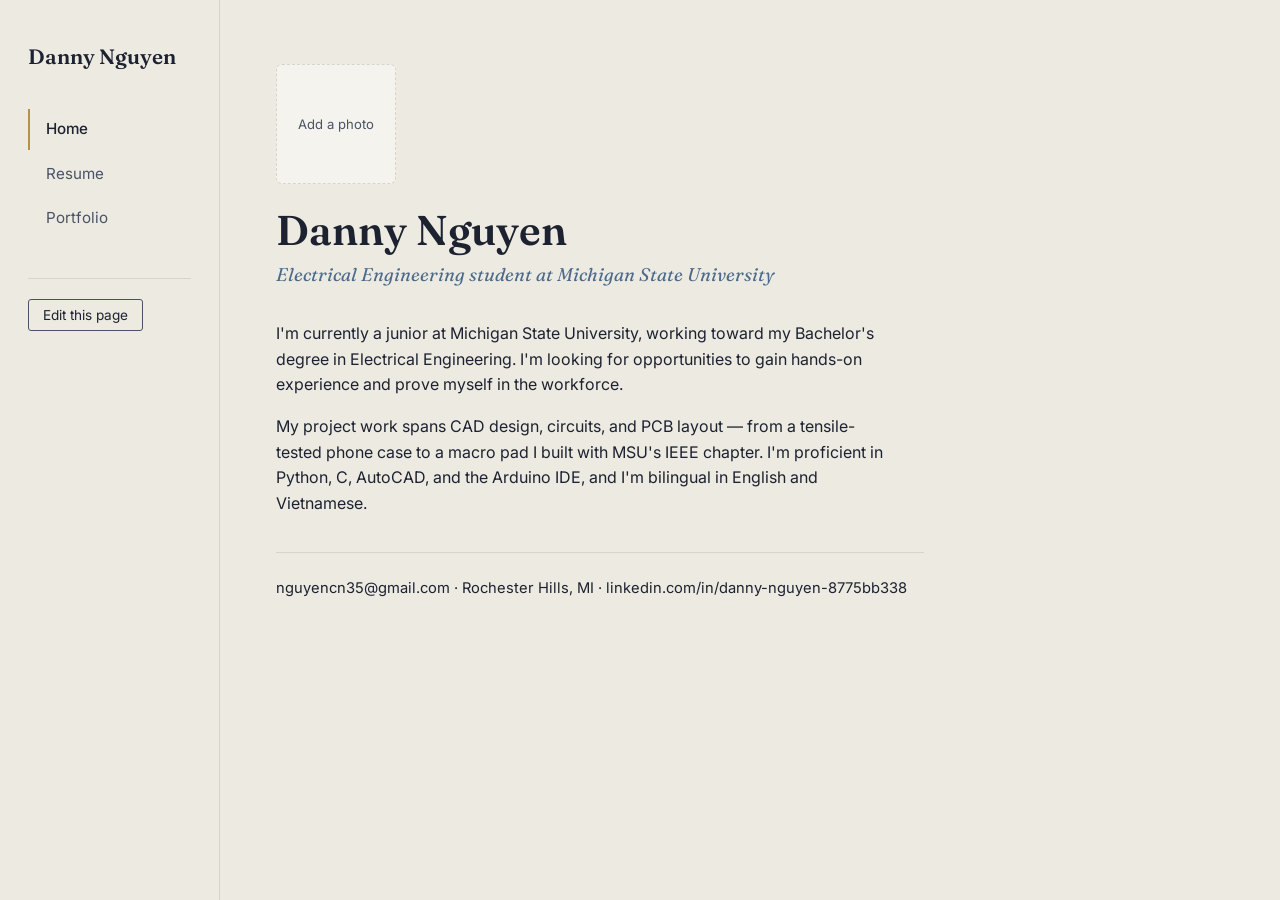
==== index.html @ 2d72fdcb "Add files via upload" ====
<!DOCTYPE html>
<html lang="en">
<head>
<meta charset="UTF-8">
<meta name="viewport" content="width=device-width, initial-scale=1.0">
<title>Danny Nguyen — About</title>
<link rel="stylesheet" href="style.css">
</head>
<body>
<div class="shell">

  <nav class="sidebar">
    <p class="brand">Danny Nguyen</p>
    <ul>
      <li><a href="index.html" class="active">Home</a></li>
      <li><a href="resume.html">Resume</a></li>
      <li><a href="portfolio.html">Portfolio</a></li>
    </ul>
    <div class="edit-toggle">
      <button class="edit-btn" id="edit-toggle">Edit this page</button>
      <p class="save-hint" id="save-hint">Saved in this browser.</p>
    </div>
  </nav>

  <main>
    <div class="photo-wrap">
      <img id="profile-photo" class="profile-photo" src="" alt="Profile photo" style="display:none;">
      <div id="photo-placeholder" class="photo-placeholder">Add a photo</div>
      <label class="photo-upload-btn" id="photo-upload-btn" style="display:none;">
        Change photo
        <input type="file" accept="image/*" id="photo-input" style="display:none;">
      </label>
    </div>

    <h1 class="name" id="name-field" contenteditable="false">Danny Nguyen</h1>
    <p class="tagline" id="tagline-field" contenteditable="false">Electrical Engineering student at Michigan State University</p>

    <div class="about-body">
      <p id="about-p1" contenteditable="false">
        I'm currently a junior at Michigan State University, working toward my
        Bachelor's degree in Electrical Engineering. I'm looking for opportunities
        to gain hands-on experience and prove myself in the workforce.
      </p>
      <p id="about-p2" contenteditable="false">
        My project work spans CAD design, circuits, and PCB layout — from a
        tensile-tested phone case to a macro pad I built with MSU's IEEE chapter.
        I'm proficient in Python, C, AutoCAD, and the Arduino IDE, and I'm
        bilingual in English and Vietnamese.
      </p>
    </div>

    <div class="contact-row" id="contact-row" contenteditable="false">
      nguyencn35@gmail.com · Rochester Hills, MI · linkedin.com/in/danny-nguyen-8775bb338
    </div>
  </main>

</div>
<script src="script.js"></script>
</body>
</html>
---- style.css ----
@import url('https://fonts.googleapis.com/css2?family=Fraunces:opsz,wght@9..144,400;9..144,500;9..144,600&family=Inter:wght@400;500;600&display=swap');

:root {
  --ink: #1c2230;
  --ink-soft: #4a5266;
  --paper: #edeae2;
  --paper-raised: #f5f3ed;
  --line: #d8d4c8;
  --accent: #4c6b8a;
  --brass: #b8923f;
  --serif: 'Fraunces', Georgia, serif;
  --sans: 'Inter', -apple-system, BlinkMacSystemFont, sans-serif;
}

* { box-sizing: border-box; }

html { scroll-behavior: smooth; }

body {
  margin: 0;
  font-family: var(--sans);
  background: var(--paper);
  color: var(--ink);
  line-height: 1.6;
}

a { color: var(--accent); }

/* ---- Layout shell ---- */
.shell {
  display: flex;
  min-height: 100vh;
}

nav.sidebar {
  width: 220px;
  flex-shrink: 0;
  padding: 40px 28px;
  border-right: 1px solid var(--line);
  position: sticky;
  top: 0;
  height: 100vh;
}

.sidebar .brand {
  font-family: var(--serif);
  font-size: 1.3rem;
  font-weight: 600;
  margin: 0 0 36px 0;
  color: var(--ink);
}

.sidebar ul {
  list-style: none;
  margin: 0;
  padding: 0;
  position: relative;
}

.sidebar li { margin-bottom: 4px; }

.sidebar a {
  display: block;
  text-decoration: none;
  color: var(--ink-soft);
  font-size: 0.95rem;
  padding: 8px 0 8px 16px;
  border-left: 2px solid transparent;
  transition: border-color 0.15s ease, color 0.15s ease;
}

.sidebar a:hover { color: var(--ink); }

.sidebar a.active {
  color: var(--ink);
  border-left-color: var(--brass);
  font-weight: 500;
}

.sidebar .edit-toggle {
  margin-top: 40px;
  padding-top: 20px;
  border-top: 1px solid var(--line);
}

button.edit-btn, button.small-btn {
  font-family: var(--sans);
  font-size: 0.85rem;
  background: none;
  border: 1px solid var(--ink-soft);
  color: var(--ink);
  padding: 7px 14px;
  border-radius: 3px;
  cursor: pointer;
  transition: background 0.15s ease, color 0.15s ease;
}

button.edit-btn:hover, button.small-btn:hover {
  background: var(--ink);
  color: var(--paper);
}

button.edit-btn.active {
  background: var(--brass);
  border-color: var(--brass);
  color: var(--paper);
}

.save-hint {
  font-size: 0.78rem;
  color: var(--ink-soft);
  margin-top: 10px;
  display: none;
}

.save-hint.show { display: block; }

main {
  flex: 1;
  padding: 64px 56px;
  max-width: 760px;
}

/* ---- Editable regions ---- */
[contenteditable="true"] {
  outline: none;
  border-bottom: 1px dashed transparent;
}

body.editing [contenteditable="true"] {
  border-bottom: 1px dashed var(--brass);
  background: var(--paper-raised);
  padding: 2px 4px;
  border-radius: 2px;
}

body.editing [contenteditable="true"]:focus {
  background: #fff;
}

/* ---- Photo upload (home + portfolio) ---- */
.photo-wrap {
  position: relative;
  width: 120px;
  height: 120px;
  margin-bottom: 24px;
}

.profile-photo {
  width: 120px;
  height: 120px;
  border-radius: 6px;
  object-fit: cover;
  border: 1px solid var(--line);
  display: block;
}

.photo-placeholder {
  width: 120px;
  height: 120px;
  border-radius: 6px;
  border: 1px dashed var(--line);
  display: flex;
  align-items: center;
  justify-content: center;
  text-align: center;
  color: var(--ink-soft);
  font-size: 0.82rem;
  background: var(--paper-raised);
}

.photo-upload-btn {
  position: absolute;
  bottom: -12px;
  left: 0;
  right: 0;
  margin: 0 auto;
  width: fit-content;
  font-size: 0.75rem;
  background: var(--ink);
  color: var(--paper);
  padding: 5px 10px;
  border-radius: 3px;
  cursor: pointer;
  text-align: center;
}

.photo-upload-btn:hover { background: var(--accent); }

.project-photo-wrap {
  width: 100%;
  height: 160px;
  margin-bottom: 14px;
  position: relative;
}

.project-photo {
  width: 100%;
  height: 160px;
  object-fit: cover;
  border-radius: 3px;
  border: 1px solid var(--line);
  display: block;
}

.project-photo-placeholder {
  width: 100%;
  height: 160px;
  border-radius: 3px;
  border: 1px dashed var(--line);
  display: flex;
  align-items: center;
  justify-content: center;
  color: var(--ink-soft);
  font-size: 0.82rem;
}

.project-photo-upload-btn {
  position: absolute;
  bottom: 8px;
  right: 8px;
  font-size: 0.72rem;
  background: var(--ink);
  color: var(--paper);
  padding: 4px 9px;
  border-radius: 3px;
  cursor: pointer;
}

.project-photo-upload-btn:hover { background: var(--accent); }

/* ---- Home / About ---- */
h1.name {
  font-family: var(--serif);
  font-size: 2.6rem;
  font-weight: 600;
  margin: 0 0 6px 0;
  line-height: 1.1;
}

p.tagline {
  font-family: var(--serif);
  font-style: italic;
  font-size: 1.15rem;
  color: var(--accent);
  margin: 0 0 32px 0;
}

.about-body p { margin: 0 0 16px 0; max-width: 62ch; }

.contact-row {
  margin-top: 36px;
  padding-top: 24px;
  border-top: 1px solid var(--line);
  display: flex;
  gap: 24px;
  flex-wrap: wrap;
  font-size: 0.92rem;
}

/* ---- Resume ---- */
h2.section-title {
  font-family: var(--serif);
  font-size: 1.3rem;
  font-weight: 600;
  margin: 40px 0 16px 0;
  padding-bottom: 8px;
  border-bottom: 1px solid var(--line);
}

h2.section-title:first-of-type { margin-top: 0; }

.entry { margin-bottom: 22px; }

.entry-head {
  display: flex;
  justify-content: space-between;
  gap: 16px;
  align-items: baseline;
  flex-wrap: wrap;
}

.entry-title {
  font-weight: 600;
  font-size: 1.02rem;
}

.entry-meta {
  font-size: 0.85rem;
  color: var(--ink-soft);
  white-space: nowrap;
}

.entry-body {
  font-size: 0.95rem;
  color: var(--ink-soft);
  margin-top: 4px;
  max-width: 62ch;
}

.skills-list {
  display: flex;
  flex-wrap: wrap;
  gap: 8px;
}

.skill-tag {
  border: 1px solid var(--line);
  padding: 5px 12px;
  border-radius: 3px;
  font-size: 0.85rem;
  background: var(--paper-raised);
}

/* ---- Portfolio ---- */
.portfolio-head {
  display: flex;
  justify-content: space-between;
  align-items: flex-end;
  gap: 16px;
  margin-bottom: 32px;
}

.project-list {
  display: flex;
  flex-direction: column;
  gap: 24px;
}

.project-card {
  border: 1px solid var(--line);
  border-radius: 4px;
  padding: 22px 24px;
  background: var(--paper-raised);
  position: relative;
}

.project-title {
  font-family: var(--serif);
  font-size: 1.15rem;
  font-weight: 600;
  margin: 0 0 4px 0;
}

.project-role {
  font-size: 0.85rem;
  color: var(--accent);
  margin: 0 0 12px 0;
}

.project-desc {
  font-size: 0.94rem;
  color: var(--ink-soft);
  max-width: 60ch;
}

.project-tags {
  margin-top: 12px;
  display: flex;
  gap: 6px;
  flex-wrap: wrap;
}

.project-tags .skill-tag {
  font-size: 0.75rem;
  padding: 3px 10px;
  border-color: var(--brass);
  color: var(--brass);
  background: transparent;
}

.project-link {
  display: inline-block;
  margin-top: 12px;
  font-size: 0.88rem;
}

.project-remove {
  position: absolute;
  top: 16px;
  right: 16px;
  display: none;
  background: none;
  border: none;
  color: var(--ink-soft);
  cursor: pointer;
  font-size: 0.85rem;
}

body.editing .project-remove { display: block; }
body.editing .project-remove:hover { color: #a33; }

.empty-state {
  border: 1px dashed var(--line);
  border-radius: 4px;
  padding: 32px;
  text-align: center;
  color: var(--ink-soft);
  font-size: 0.92rem;
}

/* ---- Mobile ---- */
@media (max-width: 760px) {
  .shell { flex-direction: column; }
  nav.sidebar {
    width: 100%;
    height: auto;
    position: relative;
    border-right: none;
    border-bottom: 1px solid var(--line);
    padding: 24px 24px;
  }
  .sidebar ul { display: flex; gap: 4px; }
  .sidebar a { border-left: none; border-bottom: 2px solid transparent; padding: 6px 10px; }
  .sidebar a.active { border-left-color: transparent; border-bottom-color: var(--brass); }
  main { padding: 36px 24px; }
  h1.name { font-size: 2rem; }
}
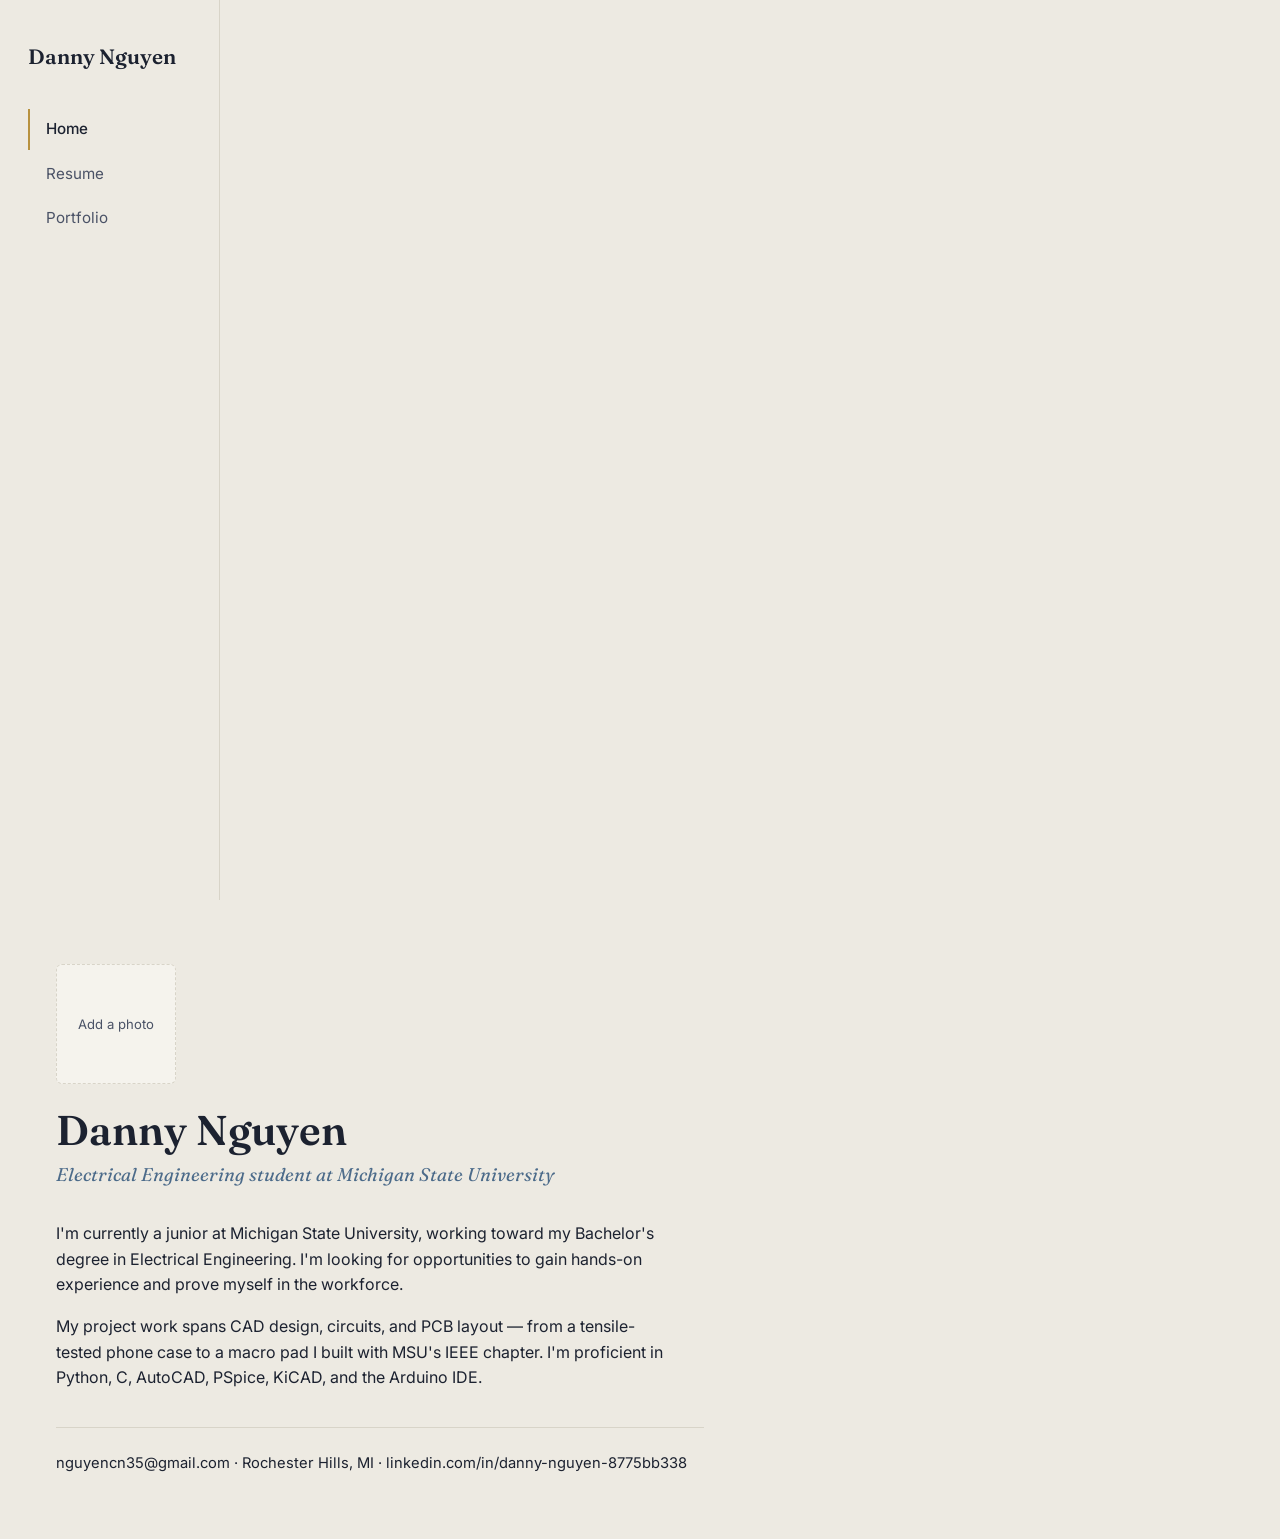
==== commit 6b85f41b: "Update index.html" ====
--- a/index.html
+++ b/index.html
@@ -16,9 +16,6 @@
       <li><a href="resume.html">Resume</a></li>
       <li><a href="portfolio.html">Portfolio</a></li>
     </ul>
-    <div class="edit-toggle">
-      <button class="edit-btn" id="edit-toggle">Edit this page</button>
-      <p class="save-hint" id="save-hint">Saved in this browser.</p>
     </div>
   </nav>
 
@@ -44,8 +41,7 @@
       <p id="about-p2" contenteditable="false">
         My project work spans CAD design, circuits, and PCB layout — from a
         tensile-tested phone case to a macro pad I built with MSU's IEEE chapter.
-        I'm proficient in Python, C, AutoCAD, and the Arduino IDE, and I'm
-        bilingual in English and Vietnamese.
+        I'm proficient in Python, C, AutoCAD, PSpice, KiCAD, and the Arduino IDE.
       </p>
     </div>
 
--- a/style.css
+++ b/style.css
@@ -187,47 +187,73 @@
 
 .photo-upload-btn:hover { background: var(--accent); }
 
-.project-photo-wrap {
+.project-photos-grid {
+  display: grid;
+  grid-template-columns: repeat(auto-fill, minmax(140px, 1fr));
+  gap: 8px;
+  margin-bottom: 14px;
+}
+
+.project-photo-thumb-wrap {
+  position: relative;
+  aspect-ratio: 4 / 3;
+}
+
+.project-photo-thumb {
   width: 100%;
-  height: 160px;
-  margin-bottom: 14px;
-  position: relative;
-}
-
-.project-photo {
-  width: 100%;
-  height: 160px;
+  height: 100%;
   object-fit: cover;
   border-radius: 3px;
   border: 1px solid var(--line);
   display: block;
-}
-
-.project-photo-placeholder {
-  width: 100%;
-  height: 160px;
-  border-radius: 3px;
-  border: 1px dashed var(--line);
-  display: flex;
+  cursor: zoom-in;
+}
+
+.project-photo-remove {
+  position: absolute;
+  top: 4px;
+  right: 4px;
+  width: 20px;
+  height: 20px;
+  border-radius: 50%;
+  border: none;
+  background: rgba(28, 34, 48, 0.8);
+  color: #fff;
   align-items: center;
   justify-content: center;
-  color: var(--ink-soft);
-  font-size: 0.82rem;
-}
-
-.project-photo-upload-btn {
-  position: absolute;
-  bottom: 8px;
-  right: 8px;
-  font-size: 0.72rem;
-  background: var(--ink);
-  color: var(--paper);
-  padding: 4px 9px;
-  border-radius: 3px;
   cursor: pointer;
-}
-
-.project-photo-upload-btn:hover { background: var(--accent); }
+  font-size: 0.9rem;
+  line-height: 1;
+  padding: 0;
+}
+
+.project-photo-remove:hover { background: #a33; }
+
+.add-photo-tile {
+  aspect-ratio: 4 / 3;
+  border: 1px dashed var(--line);
+  border-radius: 3px;
+  display: flex;
+  align-items: center;
+  justify-content: center;
+  color: var(--ink-soft);
+  font-size: 0.8rem;
+  cursor: pointer;
+  text-align: center;
+  padding: 8px;
+}
+
+.add-photo-tile:hover { border-color: var(--brass); color: var(--brass); }
+
+.project-photo-placeholder {
+  grid-column: 1 / -1;
+  border: 1px dashed var(--line);
+  border-radius: 3px;
+  padding: 24px;
+  text-align: center;
+  color: var(--ink-soft);
+  font-size: 0.85rem;
+}
 
 /* ---- Home / About ---- */
 h1.name {
@@ -310,6 +336,28 @@
   border-radius: 3px;
   font-size: 0.85rem;
   background: var(--paper-raised);
+}
+
+/* ---- Resume PDF embed ---- */
+.pdf-frame-wrap {
+  border: 1px solid var(--line);
+  border-radius: 4px;
+  overflow: hidden;
+  background: var(--paper-raised);
+}
+
+.pdf-frame {
+  width: 100%;
+  height: 85vh;
+  min-height: 500px;
+  border: none;
+  display: block;
+}
+
+.pdf-fallback-note {
+  font-size: 0.82rem;
+  color: var(--ink-soft);
+  margin-top: 12px;
 }
 
 /* ---- Portfolio ---- */
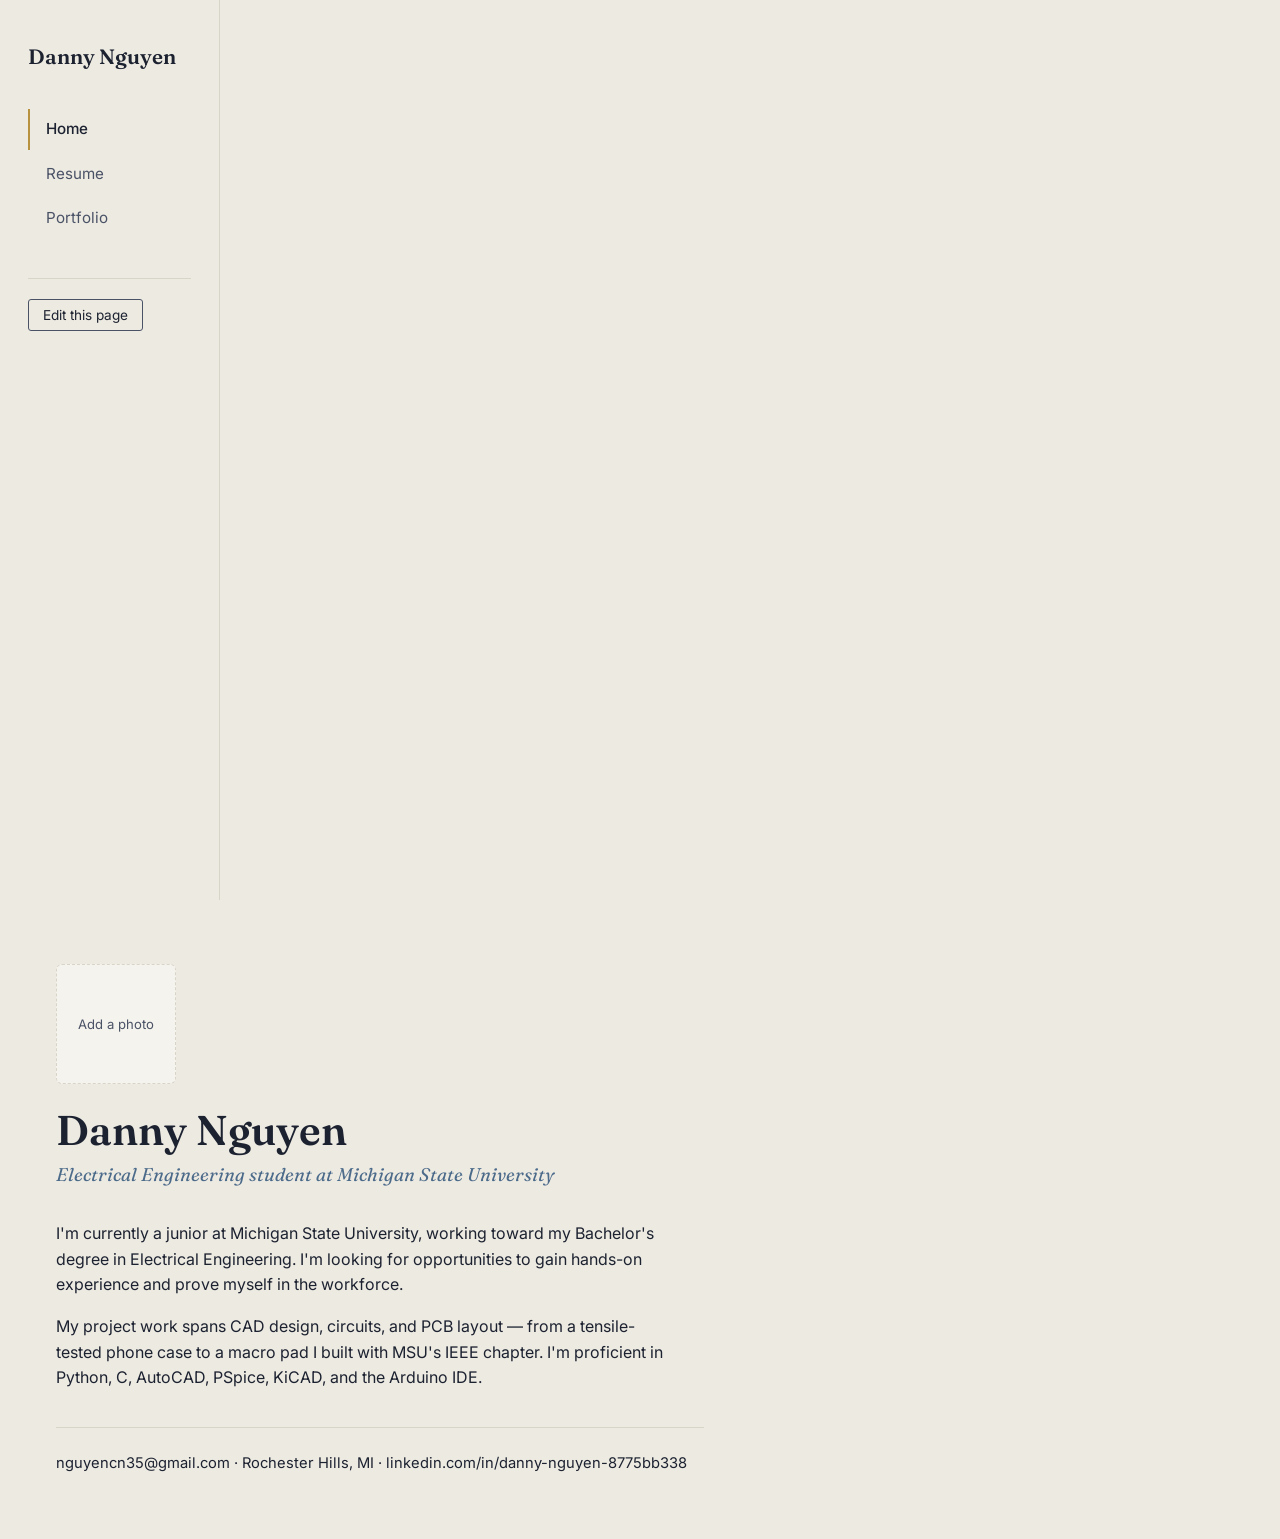
==== commit cbca3158: "Update index.html" ====
--- a/index.html
+++ b/index.html
@@ -15,6 +15,9 @@
       <li><a href="index.html" class="active">Home</a></li>
       <li><a href="resume.html">Resume</a></li>
       <li><a href="portfolio.html">Portfolio</a></li>
+       <div class="edit-toggle">
+      <button class="edit-btn" id="edit-toggle">Edit this page</button>
+      <p class="save-hint" id="save-hint">Saved in this browser.</p>
     </ul>
     </div>
   </nav>
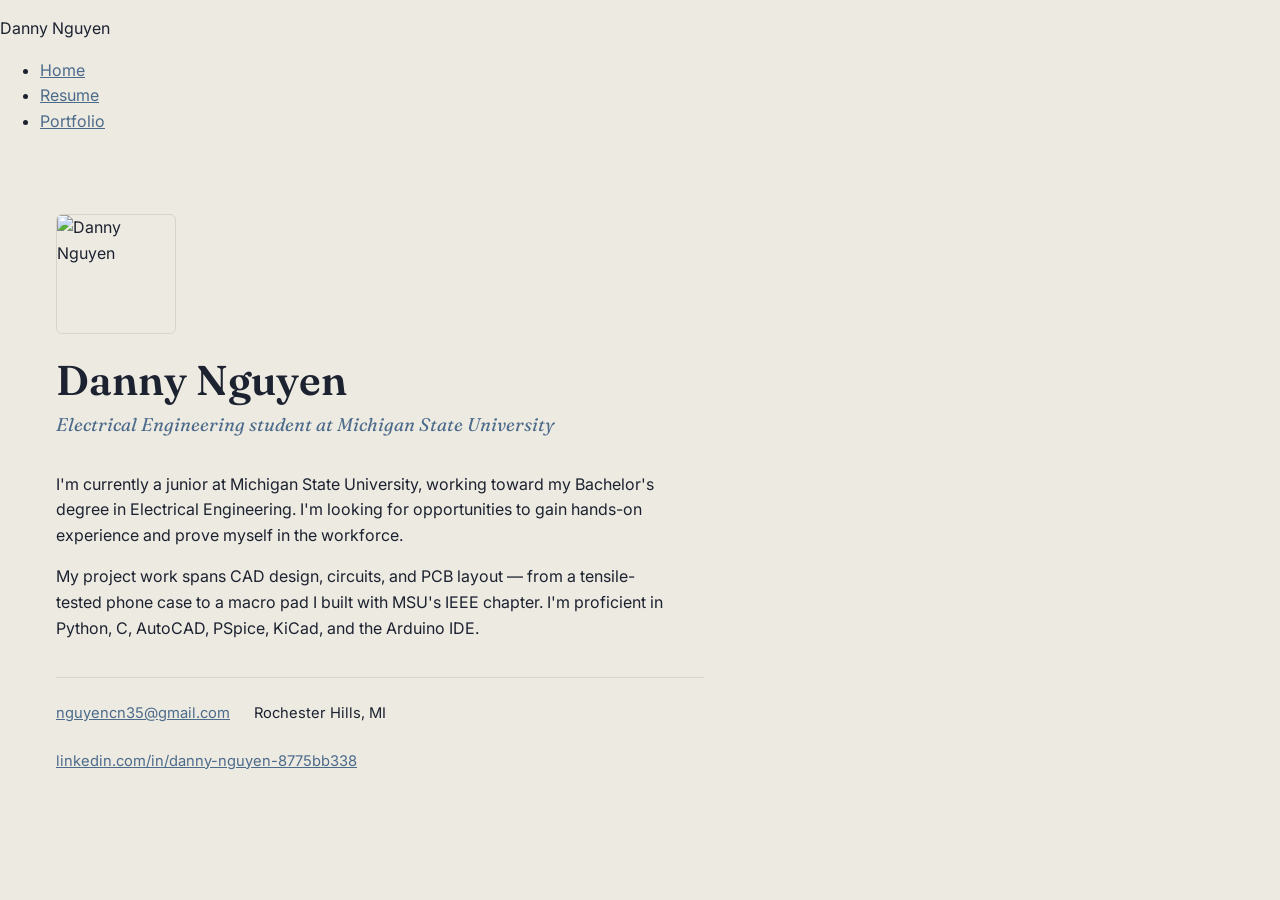
==== commit 73908ca2: "Update index.html" ====
--- a/index.html
+++ b/index.html
@@ -7,53 +7,45 @@
 <link rel="stylesheet" href="style.css">
 </head>
 <body>
-<div class="shell">
 
-  <nav class="sidebar">
+<nav class="topnav">
+  <div class="topnav-inner">
     <p class="brand">Danny Nguyen</p>
     <ul>
       <li><a href="index.html" class="active">Home</a></li>
       <li><a href="resume.html">Resume</a></li>
       <li><a href="portfolio.html">Portfolio</a></li>
-       <div class="edit-toggle">
-      <button class="edit-btn" id="edit-toggle">Edit this page</button>
-      <p class="save-hint" id="save-hint">Saved in this browser.</p>
     </ul>
-    </div>
-  </nav>
+  </div>
+</nav>
 
-  <main>
-    <div class="photo-wrap">
-      <img id="profile-photo" class="profile-photo" src="" alt="Profile photo" style="display:none;">
-      <div id="photo-placeholder" class="photo-placeholder">Add a photo</div>
-      <label class="photo-upload-btn" id="photo-upload-btn" style="display:none;">
-        Change photo
-        <input type="file" accept="image/*" id="photo-input" style="display:none;">
-      </label>
-    </div>
+<main>
+  <div class="photo-wrap">
+    <img class="profile-photo" src="images/danny-nguyen-pfp.png" alt="Danny Nguyen">
+  </div>
 
-    <h1 class="name" id="name-field" contenteditable="false">Danny Nguyen</h1>
-    <p class="tagline" id="tagline-field" contenteditable="false">Electrical Engineering student at Michigan State University</p>
+  <h1 class="name">Danny Nguyen</h1>
+  <p class="tagline">Electrical Engineering student at Michigan State University</p>
 
-    <div class="about-body">
-      <p id="about-p1" contenteditable="false">
-        I'm currently a junior at Michigan State University, working toward my
-        Bachelor's degree in Electrical Engineering. I'm looking for opportunities
-        to gain hands-on experience and prove myself in the workforce.
-      </p>
-      <p id="about-p2" contenteditable="false">
-        My project work spans CAD design, circuits, and PCB layout — from a
-        tensile-tested phone case to a macro pad I built with MSU's IEEE chapter.
-        I'm proficient in Python, C, AutoCAD, PSpice, KiCAD, and the Arduino IDE.
-      </p>
-    </div>
+  <div class="about-body">
+    <p>
+      I'm currently a junior at Michigan State University, working toward my
+      Bachelor's degree in Electrical Engineering. I'm looking for opportunities
+      to gain hands-on experience and prove myself in the workforce.
+    </p>
+    <p>
+      My project work spans CAD design, circuits, and PCB layout — from a
+      tensile-tested phone case to a macro pad I built with MSU's IEEE chapter.
+      I'm proficient in Python, C, AutoCAD, PSpice, KiCad, and the Arduino IDE.
+    </p>
+  </div>
 
-    <div class="contact-row" id="contact-row" contenteditable="false">
-      nguyencn35@gmail.com · Rochester Hills, MI · linkedin.com/in/danny-nguyen-8775bb338
-    </div>
-  </main>
+  <div class="contact-row">
+    <a href="mailto:nguyencn35@gmail.com">nguyencn35@gmail.com</a>
+    <span>Rochester Hills, MI</span>
+    <a href="https://www.linkedin.com/in/danny-nguyen-8775bb338/" target="_blank" rel="noopener">linkedin.com/in/danny-nguyen-8775bb338</a>
+  </div>
+</main>
 
-</div>
-<script src="script.js"></script>
 </body>
 </html>
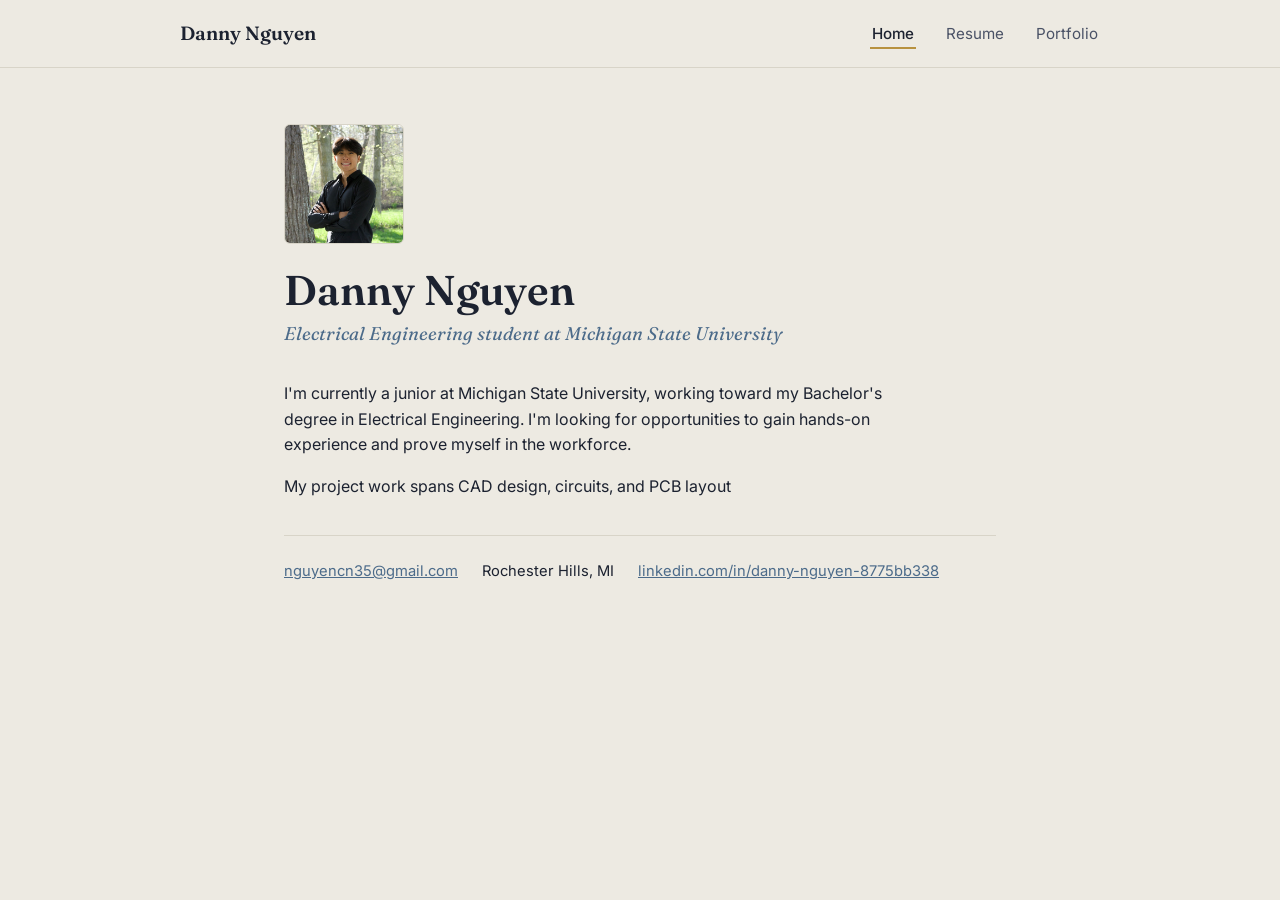
==== commit 85e56417: "Update index.html" ====
--- a/index.html
+++ b/index.html
@@ -20,30 +20,30 @@
 </nav>
 
 <main>
-  <div class="photo-wrap">
-    <img class="profile-photo" src="images/danny-nguyen-pfp.png" alt="Danny Nguyen">
-  </div>
+  <div class="hero">
+    <div class="photo-wrap fade-up" style="animation-delay:0.05s;">
+      <img class="profile-photo" src="images/danny-nguyen-pfp.png" alt="Danny Nguyen">
+    </div>
 
-  <h1 class="name">Danny Nguyen</h1>
-  <p class="tagline">Electrical Engineering student at Michigan State University</p>
+    <h1 class="name fade-up" style="animation-delay:0.2s;">Danny Nguyen</h1>
+    <p class="tagline fade-up" style="animation-delay:0.35s;">Electrical Engineering student at Michigan State University</p>
 
-  <div class="about-body">
-    <p>
-      I'm currently a junior at Michigan State University, working toward my
-      Bachelor's degree in Electrical Engineering. I'm looking for opportunities
-      to gain hands-on experience and prove myself in the workforce.
-    </p>
-    <p>
-      My project work spans CAD design, circuits, and PCB layout — from a
-      tensile-tested phone case to a macro pad I built with MSU's IEEE chapter.
-      I'm proficient in Python, C, AutoCAD, PSpice, KiCad, and the Arduino IDE.
-    </p>
-  </div>
+    <div class="about-body fade-up" style="animation-delay:0.5s;">
+      <p>
+        I'm currently a junior at Michigan State University, working toward my
+        Bachelor's degree in Electrical Engineering. I'm looking for opportunities
+        to gain hands-on experience and prove myself in the workforce.
+      </p>
+      <p>
+        My project work spans CAD design, circuits, and PCB layout
+      </p>
+    </div>
 
-  <div class="contact-row">
-    <a href="mailto:nguyencn35@gmail.com">nguyencn35@gmail.com</a>
-    <span>Rochester Hills, MI</span>
-    <a href="https://www.linkedin.com/in/danny-nguyen-8775bb338/" target="_blank" rel="noopener">linkedin.com/in/danny-nguyen-8775bb338</a>
+    <div class="contact-row fade-up" style="animation-delay:0.65s;">
+      <a href="mailto:nguyencn35@gmail.com">nguyencn35@gmail.com</a>
+      <span>Rochester Hills, MI</span>
+      <a href="https://www.linkedin.com/in/danny-nguyen-8775bb338/" target="_blank" rel="noopener">linkedin.com/in/danny-nguyen-8775bb338</a>
+    </div>
   </div>
 </main>
 
--- a/style.css
+++ b/style.css
@@ -26,64 +26,68 @@
 
 a { color: var(--accent); }
 
-/* ---- Layout shell ---- */
-.shell {
-  display: flex;
-  min-height: 100vh;
-}
-
-nav.sidebar {
-  width: 220px;
-  flex-shrink: 0;
-  padding: 40px 28px;
-  border-right: 1px solid var(--line);
+/* ---- Top navigation ---- */
+nav.topnav {
   position: sticky;
   top: 0;
-  height: 100vh;
-}
-
-.sidebar .brand {
-  font-family: var(--serif);
-  font-size: 1.3rem;
+  z-index: 10;
+  background: var(--paper);
+  border-bottom: 1px solid var(--line);
+  padding: 18px 40px;
+}
+
+.topnav-inner {
+  max-width: 920px;
+  margin: 0 auto;
+  display: flex;
+  align-items: center;
+  justify-content: space-between;
+  flex-wrap: wrap;
+  gap: 12px;
+}
+
+.topnav .brand {
+  font-family: var(--serif);
+  font-size: 1.2rem;
   font-weight: 600;
-  margin: 0 0 36px 0;
-  color: var(--ink);
-}
-
-.sidebar ul {
+  margin: 0;
+  color: var(--ink);
+}
+
+.topnav ul {
   list-style: none;
+  display: flex;
+  gap: 28px;
   margin: 0;
   padding: 0;
-  position: relative;
-}
-
-.sidebar li { margin-bottom: 4px; }
-
-.sidebar a {
-  display: block;
+}
+
+.topnav a {
   text-decoration: none;
   color: var(--ink-soft);
   font-size: 0.95rem;
-  padding: 8px 0 8px 16px;
-  border-left: 2px solid transparent;
-  transition: border-color 0.15s ease, color 0.15s ease;
-}
-
-.sidebar a:hover { color: var(--ink); }
-
-.sidebar a.active {
-  color: var(--ink);
-  border-left-color: var(--brass);
+  padding: 4px 2px;
+  border-bottom: 2px solid transparent;
+  transition: color 0.15s ease, border-color 0.15s ease;
+}
+
+.topnav a:hover { color: var(--ink); }
+
+.topnav a.active {
+  color: var(--ink);
+  border-bottom-color: var(--brass);
   font-weight: 500;
 }
 
-.sidebar .edit-toggle {
-  margin-top: 40px;
-  padding-top: 20px;
-  border-top: 1px solid var(--line);
-}
-
-button.edit-btn, button.small-btn {
+main {
+  max-width: 760px;
+  margin: 0 auto;
+  padding: 56px 24px 72px;
+}
+
+main.wide { max-width: 920px; }
+
+button.small-btn, a.small-btn {
   font-family: var(--sans);
   font-size: 0.85rem;
   background: none;
@@ -92,55 +96,18 @@
   padding: 7px 14px;
   border-radius: 3px;
   cursor: pointer;
+  text-decoration: none;
+  display: inline-block;
   transition: background 0.15s ease, color 0.15s ease;
 }
 
-button.edit-btn:hover, button.small-btn:hover {
+a.small-btn:hover, button.small-btn:hover {
   background: var(--ink);
   color: var(--paper);
 }
 
-button.edit-btn.active {
-  background: var(--brass);
-  border-color: var(--brass);
-  color: var(--paper);
-}
-
-.save-hint {
-  font-size: 0.78rem;
-  color: var(--ink-soft);
-  margin-top: 10px;
-  display: none;
-}
-
-.save-hint.show { display: block; }
-
-main {
-  flex: 1;
-  padding: 64px 56px;
-  max-width: 760px;
-}
-
-/* ---- Editable regions ---- */
-[contenteditable="true"] {
-  outline: none;
-  border-bottom: 1px dashed transparent;
-}
-
-body.editing [contenteditable="true"] {
-  border-bottom: 1px dashed var(--brass);
-  background: var(--paper-raised);
-  padding: 2px 4px;
-  border-radius: 2px;
-}
-
-body.editing [contenteditable="true"]:focus {
-  background: #fff;
-}
-
-/* ---- Photo upload (home + portfolio) ---- */
+/* ---- Home / About ---- */
 .photo-wrap {
-  position: relative;
   width: 120px;
   height: 120px;
   margin-bottom: 24px;
@@ -155,107 +122,6 @@
   display: block;
 }
 
-.photo-placeholder {
-  width: 120px;
-  height: 120px;
-  border-radius: 6px;
-  border: 1px dashed var(--line);
-  display: flex;
-  align-items: center;
-  justify-content: center;
-  text-align: center;
-  color: var(--ink-soft);
-  font-size: 0.82rem;
-  background: var(--paper-raised);
-}
-
-.photo-upload-btn {
-  position: absolute;
-  bottom: -12px;
-  left: 0;
-  right: 0;
-  margin: 0 auto;
-  width: fit-content;
-  font-size: 0.75rem;
-  background: var(--ink);
-  color: var(--paper);
-  padding: 5px 10px;
-  border-radius: 3px;
-  cursor: pointer;
-  text-align: center;
-}
-
-.photo-upload-btn:hover { background: var(--accent); }
-
-.project-photos-grid {
-  display: grid;
-  grid-template-columns: repeat(auto-fill, minmax(140px, 1fr));
-  gap: 8px;
-  margin-bottom: 14px;
-}
-
-.project-photo-thumb-wrap {
-  position: relative;
-  aspect-ratio: 4 / 3;
-}
-
-.project-photo-thumb {
-  width: 100%;
-  height: 100%;
-  object-fit: cover;
-  border-radius: 3px;
-  border: 1px solid var(--line);
-  display: block;
-  cursor: zoom-in;
-}
-
-.project-photo-remove {
-  position: absolute;
-  top: 4px;
-  right: 4px;
-  width: 20px;
-  height: 20px;
-  border-radius: 50%;
-  border: none;
-  background: rgba(28, 34, 48, 0.8);
-  color: #fff;
-  align-items: center;
-  justify-content: center;
-  cursor: pointer;
-  font-size: 0.9rem;
-  line-height: 1;
-  padding: 0;
-}
-
-.project-photo-remove:hover { background: #a33; }
-
-.add-photo-tile {
-  aspect-ratio: 4 / 3;
-  border: 1px dashed var(--line);
-  border-radius: 3px;
-  display: flex;
-  align-items: center;
-  justify-content: center;
-  color: var(--ink-soft);
-  font-size: 0.8rem;
-  cursor: pointer;
-  text-align: center;
-  padding: 8px;
-}
-
-.add-photo-tile:hover { border-color: var(--brass); color: var(--brass); }
-
-.project-photo-placeholder {
-  grid-column: 1 / -1;
-  border: 1px dashed var(--line);
-  border-radius: 3px;
-  padding: 24px;
-  text-align: center;
-  color: var(--ink-soft);
-  font-size: 0.85rem;
-}
-
-/* ---- Home / About ---- */
 h1.name {
   font-family: var(--serif);
   font-size: 2.6rem;
@@ -285,60 +151,21 @@
 }
 
 /* ---- Resume ---- */
-h2.section-title {
-  font-family: var(--serif);
-  font-size: 1.3rem;
-  font-weight: 600;
-  margin: 40px 0 16px 0;
-  padding-bottom: 8px;
-  border-bottom: 1px solid var(--line);
-}
-
-h2.section-title:first-of-type { margin-top: 0; }
-
-.entry { margin-bottom: 22px; }
-
-.entry-head {
+.page-head {
   display: flex;
   justify-content: space-between;
+  align-items: flex-end;
   gap: 16px;
-  align-items: baseline;
-  flex-wrap: wrap;
-}
-
-.entry-title {
-  font-weight: 600;
-  font-size: 1.02rem;
-}
-
-.entry-meta {
-  font-size: 0.85rem;
-  color: var(--ink-soft);
-  white-space: nowrap;
-}
-
-.entry-body {
-  font-size: 0.95rem;
-  color: var(--ink-soft);
-  margin-top: 4px;
-  max-width: 62ch;
-}
-
-.skills-list {
-  display: flex;
-  flex-wrap: wrap;
-  gap: 8px;
-}
-
-.skill-tag {
-  border: 1px solid var(--line);
-  padding: 5px 12px;
-  border-radius: 3px;
-  font-size: 0.85rem;
-  background: var(--paper-raised);
-}
-
-/* ---- Resume PDF embed ---- */
+  flex-wrap: wrap;
+  margin-bottom: 28px;
+}
+
+.page-head-actions {
+  display: flex;
+  gap: 10px;
+  flex-wrap: wrap;
+}
+
 .pdf-frame-wrap {
   border: 1px solid var(--line);
   border-radius: 4px;
@@ -360,15 +187,15 @@
   margin-top: 12px;
 }
 
+.skill-tag {
+  border: 1px solid var(--line);
+  padding: 5px 12px;
+  border-radius: 3px;
+  font-size: 0.85rem;
+  background: var(--paper-raised);
+}
+
 /* ---- Portfolio ---- */
-.portfolio-head {
-  display: flex;
-  justify-content: space-between;
-  align-items: flex-end;
-  gap: 16px;
-  margin-bottom: 32px;
-}
-
 .project-list {
   display: flex;
   flex-direction: column;
@@ -380,7 +207,23 @@
   border-radius: 4px;
   padding: 22px 24px;
   background: var(--paper-raised);
-  position: relative;
+}
+
+.project-photos-grid {
+  display: grid;
+  grid-template-columns: repeat(auto-fill, minmax(140px, 1fr));
+  gap: 8px;
+  margin-bottom: 14px;
+}
+
+.project-photo-thumb {
+  width: 100%;
+  aspect-ratio: 4 / 3;
+  object-fit: cover;
+  border-radius: 3px;
+  border: 1px solid var(--line);
+  display: block;
+  cursor: zoom-in;
 }
 
 .project-title {
@@ -417,50 +260,11 @@
   background: transparent;
 }
 
-.project-link {
-  display: inline-block;
-  margin-top: 12px;
-  font-size: 0.88rem;
-}
-
-.project-remove {
-  position: absolute;
-  top: 16px;
-  right: 16px;
-  display: none;
-  background: none;
-  border: none;
-  color: var(--ink-soft);
-  cursor: pointer;
-  font-size: 0.85rem;
-}
-
-body.editing .project-remove { display: block; }
-body.editing .project-remove:hover { color: #a33; }
-
-.empty-state {
-  border: 1px dashed var(--line);
-  border-radius: 4px;
-  padding: 32px;
-  text-align: center;
-  color: var(--ink-soft);
-  font-size: 0.92rem;
-}
-
 /* ---- Mobile ---- */
 @media (max-width: 760px) {
-  .shell { flex-direction: column; }
-  nav.sidebar {
-    width: 100%;
-    height: auto;
-    position: relative;
-    border-right: none;
-    border-bottom: 1px solid var(--line);
-    padding: 24px 24px;
-  }
-  .sidebar ul { display: flex; gap: 4px; }
-  .sidebar a { border-left: none; border-bottom: 2px solid transparent; padding: 6px 10px; }
-  .sidebar a.active { border-left-color: transparent; border-bottom-color: var(--brass); }
-  main { padding: 36px 24px; }
+  nav.topnav { padding: 16px 20px; }
+  .topnav-inner { justify-content: center; text-align: center; }
+  .topnav ul { gap: 18px; justify-content: center; }
+  main { padding: 36px 20px 56px; }
   h1.name { font-size: 2rem; }
 }
